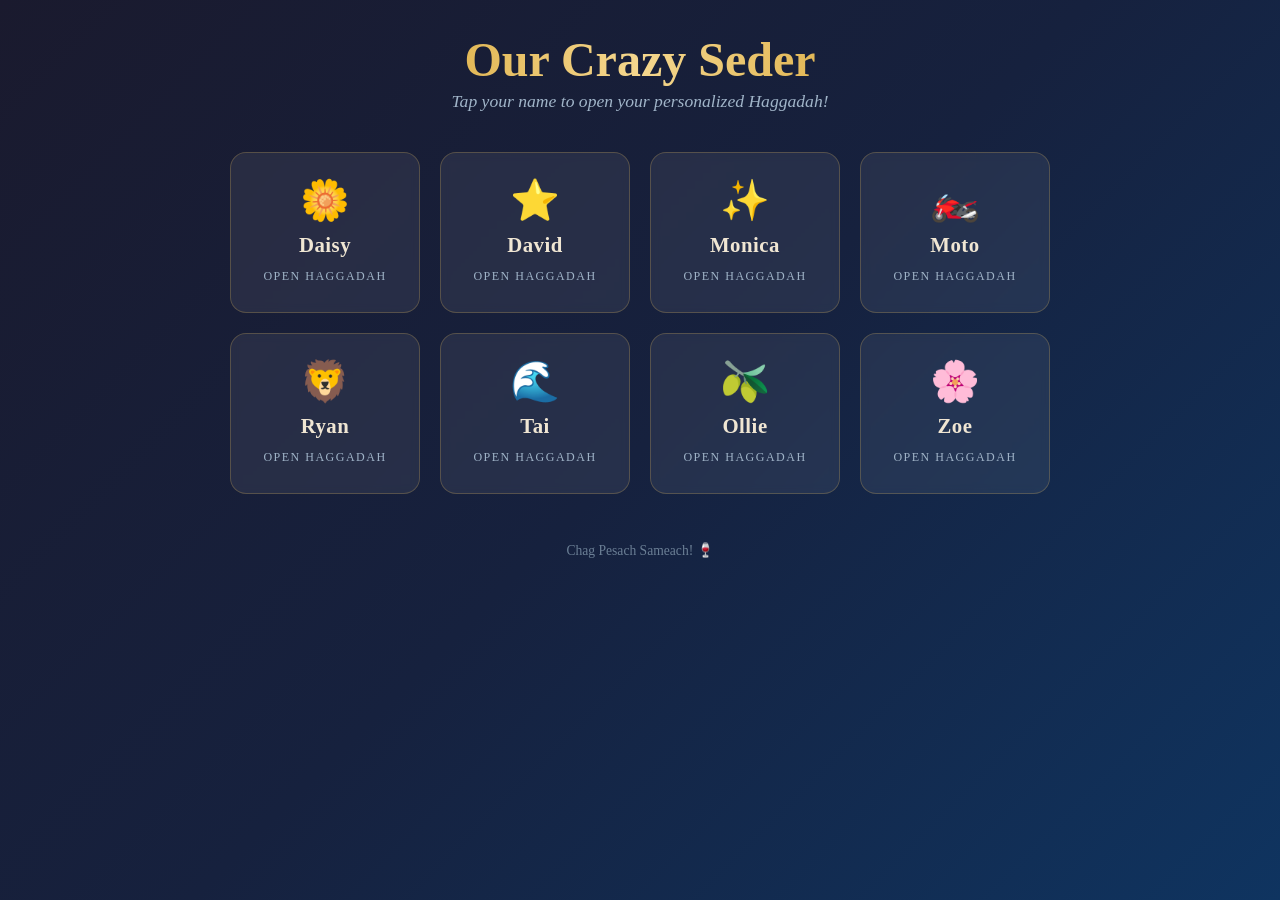
==== public/haggadah.html @ 282c73d3 "Replace PDF downloads with personalized HTML Haggadah pages Each person's button now opens a beautif" ====
<!DOCTYPE html>
<html lang="en">
<head>
  <meta charset="UTF-8">
  <meta name="viewport" content="width=device-width, initial-scale=1.0">
  <title>Haggadah — Our Crazy Seder</title>
  <link rel="stylesheet" href="style.css">
</head>
<body>

  <header class="haggadah-header">
    <h1 id="person-name"></h1>
    <p class="subtitle">A Haggadah for Tonight</p>
    <span id="person-role" class="role" style="display:none"></span>
    <br>
    <a href="index.html" class="back-link">&larr; Back to everyone</a>
  </header>

  <div class="content">

  <!-- Section 1: Welcome & First Cup of Wine -->
  <div class="section" data-reader="moto">
    <h2>&#x1F56F;&#xFE0F; Welcome &amp; First Cup of Wine</h2>
    <p class="stage-direction">Moto lights the candles and raises a glass.</p>

    <div class="reading" data-reader="moto">
      <p>Welcome, everyone. Tonight we tell an old story about people who were enslaved and then got free. It is a story we keep telling because it keeps being relevant. People are still enslaved. People are still fleeing. People are still told they don&rsquo;t belong in their own bodies, their own lands, their own forests.</p>
      <p>So we gather around this table, with wine and salt water and matzah that tastes like cardboard &mdash; because nothing says &lsquo;celebration&rsquo; like a cracker with no yeast &mdash; and we remember. And we refuse to look away.</p>
      <p>Let&rsquo;s begin with the first cup of wine &mdash; or grape juice, no judgment.</p>
    </div>

    <p class="stage-direction">Everyone raises their glass.</p>
    <p class="everyone">Everyone: Blessed are You, Source of all life, who creates the fruit of the vine.</p>
    <p class="stage-direction">Drink the first cup.</p>

    <div class="next-cue" data-for="moto" style="display:none">Next: Daisy &mdash; Karpas</div>
  </div>

  <!-- Section 2: Karpas — Greens & Salt Water -->
  <div class="section" data-reader="daisy">
    <h2>&#x1F33F; Karpas &mdash; Greens &amp; Salt Water</h2>

    <div class="reading" data-reader="daisy">
      <p>We dip a green vegetable in salt water. The green is for spring &mdash; things growing, life returning. The salt water is for tears. There&rsquo;s no shortage of tears this year. We hold both at once: the green and the salt.</p>
    </div>

    <p class="stage-direction">Everyone dips their greens in salt water and eats.</p>

    <div class="next-cue" data-for="daisy" style="display:none">Next: Moto &mdash; Yachatz</div>
  </div>

  <!-- Section 3: Yachatz — Breaking the Matzah -->
  <div class="section" data-reader="moto">
    <h2>Yachatz &mdash; Breaking the Matzah</h2>
    <p class="stage-direction">Moto breaks the middle matzah in two.</p>

    <div class="reading" data-reader="moto">
      <p>This is the bread of affliction. Our ancestors ate it in Egypt. We break it in two &mdash; one half stays here, one half gets hidden for later. The fancy word is afikomen. The practical word is &lsquo;leverage,&rsquo; because a certain six-year-old is about to negotiate hard for it later.</p>
    </div>

    <p class="stage-direction">Moto hides the afikomen. Ollie, pay attention. Or don&rsquo;t &mdash; your call.</p>

    <div class="next-cue" data-for="moto" style="display:none">Next: Ollie &mdash; The Four Questions</div>
  </div>

  <!-- Section 4: The Four Questions -->
  <div class="section" data-reader="ollie">
    <h2>&#x2753; The Four Questions</h2>
    <p class="stage-direction">The youngest person at the table asks four questions. That&rsquo;s Ollie.</p>

    <div class="reading" data-reader="ollie">
      <p>Why is tonight different from all other nights?</p>
      <p>On all other nights we eat bread or matzah. Why tonight only matzah?</p>
      <p>On all other nights we eat all kinds of vegetables. Why tonight do we dip them in salt water?</p>
      <p>On all other nights we don&rsquo;t dip our food at all. Why tonight do we dip twice?</p>
      <p>On all other nights we sit however we want. Why tonight do we lean?</p>
    </div>
  </div>

  <!-- Section 5: The Story — We Were Slaves -->
  <div class="section" data-reader="david">
    <h2>&#x26D3;&#xFE0F; The Story &mdash; We Were Slaves</h2>

    <div class="reading" data-reader="david">
      <p>Short version: we were slaves in Egypt. Pharaoh was not a good guy. He feared the Israelites because there were a lot of them and they were different, and throughout history, that combination has made powerful people do terrible things. It still does.</p>
      <p>God heard the suffering and sent Moses &mdash; a guy who didn&rsquo;t even want the job &mdash; to say, &lsquo;Let my people go.&rsquo; Pharaoh said no. Repeatedly. Because people with too much power almost always say no the first time. And the second. And the ninth.</p>
    </div>

    <div class="next-cue" data-for="david" style="display:none">Next: Monica &mdash; Plagues and Freedom</div>
  </div>

  <!-- Section 6: The Story — Plagues and Freedom -->
  <div class="section" data-reader="monica">
    <h2>&#x1F30A; The Story &mdash; Plagues and Freedom</h2>

    <div class="reading" data-reader="monica">
      <p>So there were plagues. Ten of them. They were bad for everyone &mdash; that&rsquo;s how plagues work. The Egyptians suffered, and we don&rsquo;t celebrate that. We diminish our wine for each one, because our freedom came at a cost to others. Every liberation does.</p>
      <p>After the tenth plague, Pharaoh finally let the people go. They left so fast the bread didn&rsquo;t rise &mdash; hence the matzah. They crossed the sea. And then came the hard part, which is the part that always comes after freedom: figuring out what to do with it.</p>
    </div>

    <div class="next-cue" data-for="monica" style="display:none">Next: Zoe &mdash; The Ten Plagues</div>
  </div>

  <!-- Section 7: The Ten Plagues -->
  <div class="section" data-reader="zoe">
    <h2>&#x1F377; The Ten Plagues</h2>

    <div class="reading" data-reader="zoe">
      <p>As we name each plague, we spill a drop of wine &mdash; because our joy is diminished by the suffering of others, even when those others opposed us. If that principle held up more often in the world, we&rsquo;d be in better shape.</p>
    </div>

    <p class="stage-direction">Remove a drop of wine for each plague.</p>

    <ul class="plague-list">
      <li>Blood</li>
      <li>Frogs</li>
      <li>Lice</li>
      <li>Flies</li>
      <li>Cattle disease</li>
      <li>Boils</li>
      <li>Hail</li>
      <li>Locusts</li>
      <li>Darkness</li>
      <li>Death of the firstborn</li>
    </ul>

    <div class="reading" data-reader="zoe">
      <p>We might also name some modern plagues: the destruction of forests and wild places. Children bombed in their homes. People denied medical care for who they are. Wars that serve no one who fights in them. We don&rsquo;t spill wine for these. We spill effort. At least we try.</p>
    </div>

    <div class="next-cue" data-for="zoe" style="display:none">Next: Tai &mdash; Dayenu</div>
  </div>

  <!-- Section 8: Dayenu — It Would Have Been Enough -->
  <div class="section" data-reader="tai">
    <h2>&#x1F3B5; Dayenu &mdash; It Would Have Been Enough</h2>

    <div class="reading" data-reader="tai">
      <p>Dayenu is a song about gratitude &mdash; &lsquo;it would have been enough.&rsquo; Which is a generous way to look at things. If God had only taken us out of Egypt but not split the sea &mdash; dayenu. If God had only split the sea but not given us the Torah &mdash; dayenu. It&rsquo;s a practice of noticing what you have. We could use more of that.</p>
      <p>Fair warning: this song is catchy. You will be humming it while doing dishes later.</p>
    </div>

    <p class="stage-direction">Everyone sings. Even if you don&rsquo;t know the tune, just follow along.</p>
    <p class="everyone dayenu">Everyone: Da-da-yenu, da-da-yenu, da-da-yenu, dayenu dayenu!</p>
    <p class="everyone dayenu">Everyone: Da-da-yenu, da-da-yenu, da-da-yenu, dayenu dayenu!</p>

    <div class="next-cue" data-for="tai" style="display:none">Next: Ryan &mdash; The Three Symbols</div>
  </div>

  <!-- Section 9: The Three Symbols -->
  <div class="section" data-reader="ryan">
    <h2>&#x1F958; The Three Symbols</h2>

    <div class="reading" data-reader="ryan">
      <p>Rabban Gamliel &mdash; a rabbi, not a character from Lord of the Rings &mdash; said you haven&rsquo;t done your duty at the seder unless you&rsquo;ve discussed three things:</p>
      <p><strong>Pesach</strong> &mdash; the lamb bone. It represents the sacrifice our ancestors made. We don&rsquo;t sacrifice lambs anymore, so here&rsquo;s a bone on a plate looking dramatic.</p>
      <p><strong>Matzah</strong> &mdash; the flat bread. Our ancestors fled in such a hurry they couldn&rsquo;t wait for dough to rise. It also represents humility. A cracker that knows its place.</p>
      <p><strong>Maror</strong> &mdash; the bitter herb. Horseradish, usually. It represents the bitterness of slavery. Eat enough of it and you&rsquo;ll understand suffering on a personal level.</p>
    </div>

    <p class="stage-direction">Everyone raises their glass for the second cup.</p>
    <p class="everyone">Everyone: Blessed are You, Source of all life, who creates the fruit of the vine.</p>
    <p class="stage-direction">Drink the second cup.</p>

    <div class="next-cue" data-for="ryan" style="display:none">Next: Moto &mdash; Matzah, Maror &amp; Hillel Sandwich</div>
  </div>

  <!-- Section 10: Matzah, Maror & the Hillel Sandwich -->
  <div class="section" data-reader="moto">
    <h2>&#x1F96A; Matzah, Maror &amp; the Hillel Sandwich</h2>

    <div class="reading" data-reader="moto">
      <p>Time to eat the ritual foods. First, the matzah.</p>
    </div>

    <p class="everyone">Everyone: Blessed are You, Source of all life, who brings forth bread from the earth.</p>
    <p class="stage-direction">Everyone eats a piece of matzah.</p>

    <div class="reading" data-reader="moto">
      <p>Now the bitter herb. Dip the maror in the charoset &mdash; that&rsquo;s the sweet brown stuff &mdash; and eat it.</p>
    </div>

    <p class="stage-direction">Everyone eats maror with charoset.</p>

    <div class="reading" data-reader="moto">
      <p>Now make a sandwich: matzah, maror, charoset, matzah. This was Hillel&rsquo;s idea. Two thousand years old, and still the best sandwich recipe involving zero leavened bread.</p>
    </div>

    <p class="stage-direction">Everyone eats the Hillel sandwich.</p>

    <div class="next-cue" data-for="moto" style="display:none">Next: The Meal!</div>
  </div>

  <!-- Section 11: The Meal! -->
  <div class="section meal-break">
    <h2>&#x1F37D;&#xFE0F; The Meal!</h2>
    <p class="stage-direction">Time to eat! After dinner, we&rsquo;ll come back for the afikomen and the closing.</p>
  </div>

  <!-- Section 12: After the Meal — Afikomen & Elijah's Cup -->
  <div class="section" data-reader="moto">
    <h2>&#x1F6AA; After the Meal &mdash; Afikomen &amp; Elijah&rsquo;s Cup</h2>

    <div class="reading" data-reader="moto">
      <p>Ollie &mdash; and anyone who helped &mdash; it&rsquo;s time to find the afikomen.</p>
    </div>

    <p class="stage-direction">The afikomen is found. Negotiations ensue. Dessert matzah is eaten by all.</p>

    <div class="reading" data-reader="moto">
      <p>Now we open the door for Elijah, the prophet who is said to visit every seder. Elijah represents hope &mdash; the hope that the world can still get better. Some nights that feels like a heavy lift. We open the door anyway.</p>
    </div>

    <p class="stage-direction">Someone opens the door. A moment of silence.</p>

    <div class="next-cue" data-for="moto" style="display:none">Next: Daisy &mdash; Miriam&rsquo;s Cup</div>
  </div>

  <!-- Section 13: Miriam's Cup -->
  <div class="section" data-reader="daisy">
    <h2>&#x1F4A7; Miriam&rsquo;s Cup</h2>

    <div class="reading" data-reader="daisy">
      <p>Miriam was Moses&rsquo;s sister. She watched over him in the river. She led the people in song after they crossed the sea. The tradition of Miriam&rsquo;s Cup &mdash; filled with water &mdash; honors women and all the people whose work keeps communities alive but rarely makes it into the official story. We see you.</p>
    </div>

    <p class="stage-direction">Everyone raises Miriam&rsquo;s cup of water.</p>

    <div class="next-cue" data-for="daisy" style="display:none">Next: Everyone &mdash; The Third Cup &amp; Closing</div>
  </div>

  <!-- Section 14: The Third Cup & Closing -->
  <div class="section" data-reader="moto">
    <h2>&#x1F305; The Third Cup &amp; Closing</h2>

    <p class="stage-direction">Everyone raises their glass for the third cup.</p>
    <p class="everyone">Everyone: Blessed are You, Source of all life, who creates the fruit of the vine.</p>
    <p class="stage-direction">Drink the third cup.</p>

    <div class="reading" data-reader="moto">
      <p>That&rsquo;s our seder. It was short. The matzah was dry. The horseradish cleared some sinuses. But we sat together, told an old story, and remembered that freedom isn&rsquo;t something anyone gets to take for granted. Not then. Not now.</p>
      <p>Next year, may the world have less to grieve. Next year, may more people be safe in who they are. Next year, may the forests still stand.</p>
    </div>

    <p class="everyone">Everyone: Next year in Jerusalem! Next year, may all people be free!</p>
    <p class="stage-direction">The seder is over. Refill your wine. You&rsquo;ve earned it.</p>
  </div>

  <div class="haggadah-footer">Chag Pesach Sameach! 🍷</div>

  </div><!-- end .content -->

  <script>
  (function() {
    var params = new URLSearchParams(window.location.search);
    var name = (params.get('name') || '').toLowerCase();

    if (!name) { window.location.href = 'index.html'; return; }

    // Set header
    var displayName = name.charAt(0).toUpperCase() + name.slice(1);
    document.getElementById('person-name').textContent = displayName;
    document.title = displayName + "'s Haggadah \u2014 Our Crazy Seder";

    if (name === 'moto') {
      document.getElementById('person-role').textContent = 'Seder Leader';
      document.getElementById('person-role').style.display = 'inline-block';
    }

    // Highlight readings
    document.querySelectorAll('.reading[data-reader="' + name + '"]').forEach(function(el) {
      el.classList.add('your-part');
      var label = document.createElement('span');
      label.className = 'your-part-label';
      label.textContent = 'YOUR PART:';
      el.insertBefore(label, el.firstChild);
    });

    // Show next cues for this reader
    document.querySelectorAll('.next-cue[data-for="' + name + '"]').forEach(function(el) {
      el.style.display = 'block';
    });
  })();
  </script>

</body>
</html>
---- public/style.css ----
*, *::before, *::after { margin: 0; padding: 0; box-sizing: border-box; }

:root {
  --maroon: #7b2d3b;
  --maroon-light: #a04050;
  --gold: #e2b857;
  --cream: #faf6f0;
  --parchment: #f5efe4;
  --ink: #2c2420;
  --ink-light: #5a4e44;
  --highlight-bg: rgba(123, 45, 59, 0.1);
  --highlight-border: #7b2d3b;
  --direction-color: #6b5b50;
}

html { font-size: 18px; scroll-behavior: smooth; }

body {
  font-family: 'Georgia', 'Times New Roman', serif;
  background: var(--cream);
  color: var(--ink);
  line-height: 1.7;
  min-height: 100vh;
}

/* ---------- HEADER ---------- */
.haggadah-header {
  background: linear-gradient(135deg, #1a1a2e 0%, #16213e 50%, #0f3460 100%);
  color: #f0e6d3;
  text-align: center;
  padding: 3rem 1.5rem 2.5rem;
}

.haggadah-header h1 {
  font-size: 3rem;
  background: linear-gradient(to right, #e2b857, #f5d78e, #e2b857);
  -webkit-background-clip: text;
  -webkit-text-fill-color: transparent;
  background-clip: text;
  margin-bottom: 0.15rem;
}

.haggadah-header .subtitle {
  font-style: italic;
  color: #a0b4c8;
  font-size: 1.15rem;
}

.haggadah-header .role {
  display: inline-block;
  margin-top: 0.5rem;
  font-size: 0.85rem;
  text-transform: uppercase;
  letter-spacing: 2px;
  color: var(--gold);
  border: 1px solid rgba(226,184,87,0.4);
  padding: 0.25rem 1rem;
  border-radius: 20px;
}

.back-link {
  display: inline-block;
  margin-top: 1rem;
  color: #a0b4c8;
  text-decoration: none;
  font-size: 0.85rem;
  transition: color 0.2s;
}
.back-link:hover { color: var(--gold); }

/* ---------- CONTENT ---------- */
.content {
  max-width: 720px;
  margin: 0 auto;
  padding: 2rem 1.5rem 4rem;
}

/* ---------- SECTIONS ---------- */
.section {
  margin-bottom: 2.5rem;
  padding-bottom: 1.5rem;
  border-bottom: 1px solid rgba(123,45,59,0.12);
}
.section:last-child { border-bottom: none; }

.section h2 {
  font-size: 1.8rem;
  color: var(--maroon);
  margin-bottom: 0.15rem;
  line-height: 1.3;
}

.section h2 .emoji-icon {
  margin-right: 0.3rem;
}

.stage-direction {
  font-style: italic;
  color: var(--direction-color);
  margin-bottom: 0.75rem;
  font-size: 0.95rem;
}

.speaker {
  font-weight: bold;
  font-size: 0.95rem;
  margin-top: 1rem;
  margin-bottom: 0.25rem;
}

.speaker-text {
  font-style: italic;
  color: var(--ink-light);
  margin-bottom: 0.75rem;
}

p { margin-bottom: 0.75rem; }

/* ---------- YOUR PART HIGHLIGHT ---------- */
.your-part {
  background: var(--highlight-bg);
  border-left: 4px solid var(--highlight-border);
  padding: 1.25rem 1.5rem;
  margin: 1rem 0;
  border-radius: 0 8px 8px 0;
}

.your-part-label {
  display: inline-block;
  background: var(--maroon);
  color: #fff;
  font-size: 0.75rem;
  font-weight: bold;
  text-transform: uppercase;
  letter-spacing: 1.5px;
  padding: 0.2rem 0.75rem;
  border-radius: 3px;
  margin-bottom: 0.75rem;
  font-family: system-ui, -apple-system, sans-serif;
}

.your-part p,
.your-part .speaker-text {
  font-style: normal;
  color: var(--ink);
}

/* ---------- EVERYONE LINES ---------- */
.everyone {
  font-weight: bold;
  color: var(--maroon);
  margin: 0.75rem 0;
}

/* ---------- NEXT CUE ---------- */
.next-cue {
  text-align: right;
  font-style: italic;
  color: var(--maroon-light);
  font-size: 0.9rem;
  margin-top: 0.5rem;
}

/* ---------- PLAGUES ---------- */
.plague-list {
  display: flex;
  flex-wrap: wrap;
  gap: 0.4rem 0.75rem;
  margin: 0.75rem 0;
  list-style: none;
}
.plague-list li {
  font-weight: bold;
  color: var(--maroon);
  font-size: 0.95rem;
}

/* ---------- DAYENU ---------- */
.dayenu {
  font-weight: bold;
  color: var(--maroon);
  text-align: center;
  font-size: 1.15rem;
  margin: 0.5rem 0;
}

/* ---------- MEAL BREAK ---------- */
.meal-break {
  text-align: center;
  padding: 2rem;
  margin: 2rem 0;
  background: linear-gradient(135deg, rgba(226,184,87,0.1), rgba(123,45,59,0.06));
  border-radius: 12px;
}
.meal-break h2 {
  color: var(--maroon);
  font-size: 2rem;
}
.meal-break .stage-direction {
  margin-bottom: 0;
}

/* ---------- FOOTER ---------- */
.haggadah-footer {
  text-align: center;
  padding: 2rem;
  color: var(--maroon);
  font-style: italic;
  font-size: 1.1rem;
  border-top: 2px solid rgba(123,45,59,0.15);
  margin-top: 1rem;
}

/* ---------- DIVIDER ---------- */
.section-divider {
  width: 60px;
  height: 2px;
  background: var(--maroon);
  opacity: 0.3;
  margin: 0 auto 2rem;
  border: none;
}

/* ---------- OLLIE SPECIAL STYLES ---------- */
.ollie-callout {
  background: linear-gradient(135deg, #fff3cd, #ffeeba);
  border: 2px solid #ffc107;
  border-radius: 12px;
  padding: 1.25rem 1.5rem;
  margin: 1rem 0;
}

.ollie-callout p {
  font-weight: bold;
  font-size: 1.15rem;
  color: var(--ink);
  margin-bottom: 0.5rem;
}
.ollie-callout p:last-child { margin-bottom: 0; }

/* ---------- RESPONSIVE ---------- */
@media (max-width: 768px) {
  html { font-size: 16px; }
  .haggadah-header { padding: 2rem 1rem 1.75rem; }
  .haggadah-header h1 { font-size: 2.4rem; }
  .content { padding: 1.5rem 1rem 3rem; }
  .section h2 { font-size: 1.5rem; }
  .your-part { padding: 1rem 1.15rem; }
}

@media (max-width: 480px) {
  html { font-size: 15px; }
  .haggadah-header h1 { font-size: 2rem; }
  .haggadah-header .subtitle { font-size: 1rem; }
  .content { padding: 1.25rem 0.85rem 2.5rem; }
  .section h2 { font-size: 1.35rem; }
  .your-part { padding: 0.85rem 1rem; margin-left: -0.5rem; margin-right: -0.5rem; }
}

/* ---------- PRINT ---------- */
@media print {
  .back-link { display: none; }
  .haggadah-header { background: white; color: var(--ink); }
  .haggadah-header h1 { background: none; -webkit-text-fill-color: var(--maroon); color: var(--maroon); }
  .haggadah-header .subtitle { color: var(--ink-light); }
  body { font-size: 12pt; }
}
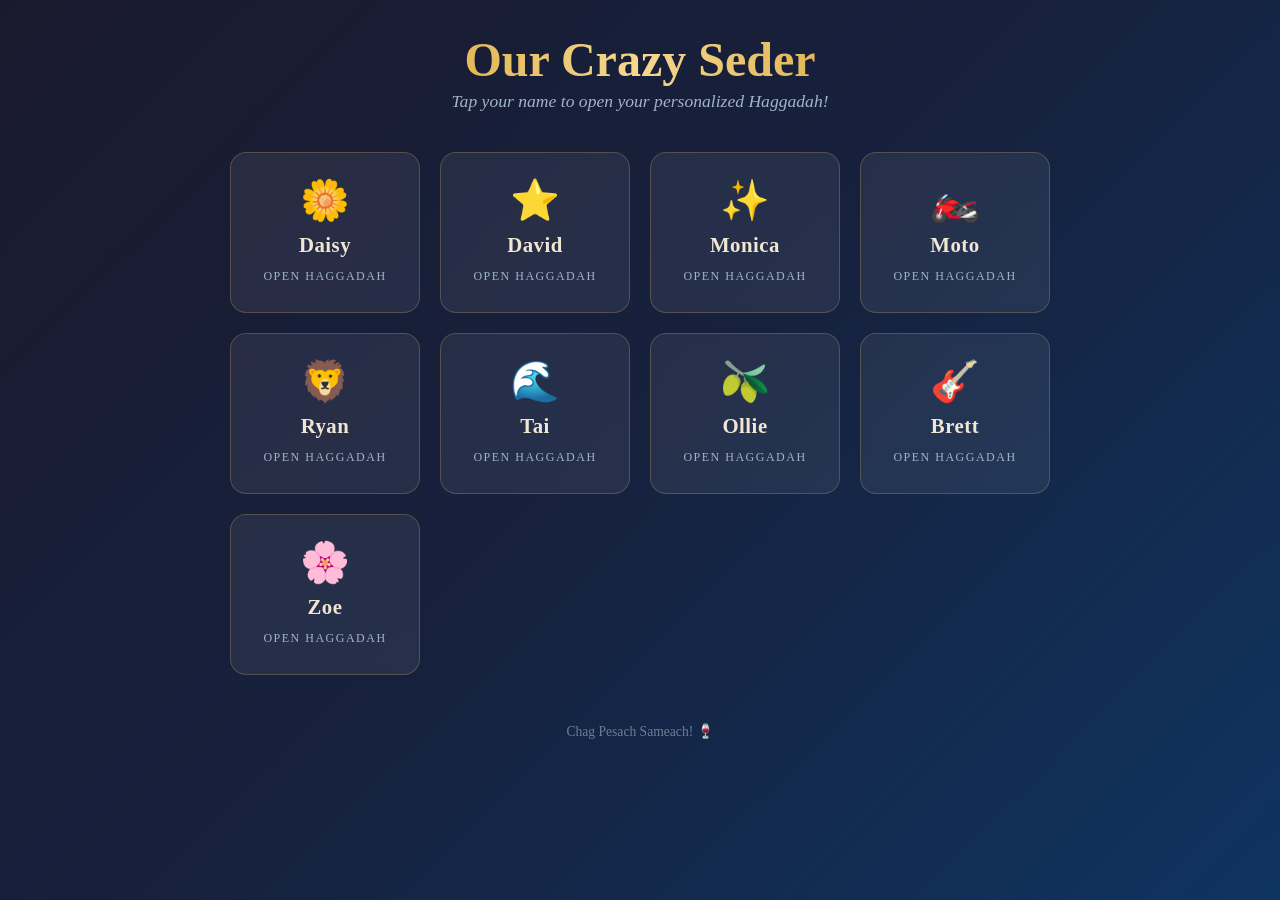
==== commit 668fe88c: "Add Brett to the seder and expand haggadah content - Brett reads the Matzah, Maror & Hillel Sandwich" ====
--- a/public/haggadah.html
+++ b/public/haggadah.html
@@ -24,9 +24,11 @@
     <p class="stage-direction">Moto lights the candles and raises a glass.</p>
 
     <div class="reading" data-reader="moto">
-      <p>Welcome, everyone. Tonight we tell an old story about people who were enslaved and then got free. It is a story we keep telling because it keeps being relevant. People are still enslaved. People are still fleeing. People are still told they don&rsquo;t belong in their own bodies, their own lands, their own forests.</p>
-      <p>So we gather around this table, with wine and salt water and matzah that tastes like cardboard &mdash; because nothing says &lsquo;celebration&rsquo; like a cracker with no yeast &mdash; and we remember. And we refuse to look away.</p>
-      <p>Let&rsquo;s begin with the first cup of wine &mdash; or grape juice, no judgment.</p>
+      <p>Welcome, everyone. Look around this table for a moment. Look at the faces. Some of us have been doing this together for years. Some of us are here for the first time. We have a six-year-old and we have people who remember when the world looked very different. That range &mdash; that span of ages and lives and stories &mdash; is itself a kind of miracle.</p>
+      <p>Tonight we tell an old story about people who were enslaved and then got free. We have been telling this same story for thousands of years &mdash; parent to child, grandparent to grandchild, stranger to stranger at tables just like this one &mdash; because the story has never stopped being true. People are still enslaved. People are still fleeing. People are still being told they don&rsquo;t belong in their own bodies, their own lands, their own forests, their own families. The machinery of cruelty keeps running, and it counts on us not paying attention.</p>
+      <p>So we gather here, in this specific room, with these specific people, and we do the opposite of not paying attention. We light candles. We pour wine. We eat matzah that tastes like cardboard &mdash; because nothing says &lsquo;celebration of freedom&rsquo; like a cracker with no yeast and no flavor and the structural integrity of a roofing tile &mdash; and we remember. We remember not because it&rsquo;s comfortable, but because forgetting is how injustice wins.</p>
+      <p>This year, especially, we refuse to look away. From any of it. And we hold onto each other while we look.</p>
+      <p>Let&rsquo;s begin with the first cup of wine &mdash; or grape juice, no judgment. The first cup is for the promise that was made: I will bring you out.</p>
     </div>
 
     <p class="stage-direction">Everyone raises their glass.</p>
@@ -41,7 +43,10 @@
     <h2>&#x1F33F; Karpas &mdash; Greens &amp; Salt Water</h2>
 
     <div class="reading" data-reader="daisy">
-      <p>We dip a green vegetable in salt water. The green is for spring &mdash; things growing, life returning. The salt water is for tears. There&rsquo;s no shortage of tears this year. We hold both at once: the green and the salt.</p>
+      <p>We dip a green vegetable in salt water. This is one of the simplest rituals of the night, and one of the most honest.</p>
+      <p>The green is for spring &mdash; for things growing, for life pushing up through soil that was frozen just weeks ago. The earth does this every year without being asked. It renews itself even when the news is unbearable, even when the rivers are poisoned, even when we have failed it in a hundred ways. The crocuses come up anyway. The parsley grows. Spring does not wait for us to deserve it.</p>
+      <p>The salt water is for tears. For the tears of enslaved people who built someone else&rsquo;s monuments. For the tears of parents who could not protect their children. For the tears we have cried this year &mdash; and there is no shortage. There never is.</p>
+      <p>So we hold both at once, in the same hand, in the same bite: the green and the salt. The renewal and the grief. Joy does not cancel out sorrow, and sorrow does not cancel out joy. They exist together, braided, inseparable. That is what it means to be alive and paying attention.</p>
     </div>
 
     <p class="stage-direction">Everyone dips their greens in salt water and eats.</p>
@@ -55,7 +60,10 @@
     <p class="stage-direction">Moto breaks the middle matzah in two.</p>
 
     <div class="reading" data-reader="moto">
-      <p>This is the bread of affliction. Our ancestors ate it in Egypt. We break it in two &mdash; one half stays here, one half gets hidden for later. The fancy word is afikomen. The practical word is &lsquo;leverage,&rsquo; because a certain six-year-old is about to negotiate hard for it later.</p>
+      <p>This is the bread of affliction, the bread our ancestors ate in the land of Egypt. We hold it up so everyone can see it, and then we break it in two.</p>
+      <p>Think about that for a moment. We begin this seder not with something whole, but with something broken. That&rsquo;s not an accident. It&rsquo;s a statement: we start from brokenness. We acknowledge that the world is not complete, that we are not complete, that something essential is still missing. The rabbis understood that you cannot begin the work of liberation by pretending everything is fine.</p>
+      <p>One half stays here on the table &mdash; visible, present, the bread of our poverty. The other half gets wrapped up and hidden. That hidden piece is called the afikomen, and we cannot finish the seder without it. It represents what is not yet found, what is not yet redeemed, what is still waiting to be discovered. The meal cannot end until someone goes looking for it.</p>
+      <p>The practical implication is that a certain six-year-old is about to have some serious negotiating leverage later tonight. Ollie, take notes.</p>
     </div>
 
     <p class="stage-direction">Moto hides the afikomen. Ollie, pay attention. Or don&rsquo;t &mdash; your call.</p>
@@ -82,8 +90,12 @@
     <h2>&#x26D3;&#xFE0F; The Story &mdash; We Were Slaves</h2>
 
     <div class="reading" data-reader="david">
-      <p>Short version: we were slaves in Egypt. Pharaoh was not a good guy. He feared the Israelites because there were a lot of them and they were different, and throughout history, that combination has made powerful people do terrible things. It still does.</p>
-      <p>God heard the suffering and sent Moses &mdash; a guy who didn&rsquo;t even want the job &mdash; to say, &lsquo;Let my people go.&rsquo; Pharaoh said no. Repeatedly. Because people with too much power almost always say no the first time. And the second. And the ninth.</p>
+      <p>We were slaves in Egypt. That is where the story begins &mdash; not with a hero, not with a miracle, but with suffering. With people who woke up every morning to labor they did not choose, who built cities they would never live in, who watched their children be taken from them by a ruler who feared what he could not control.</p>
+      <p>Pharaoh was not unusual in his cruelty. He was a powerful man who looked at a population of people who were different from him &mdash; who spoke differently, worshipped differently, lived differently &mdash; and he saw a threat. Not because they were dangerous, but because there were a lot of them and they were growing. Throughout history, that combination has made powerful people do terrible things. It still does. The playbook has not changed: first you dehumanize, then you exploit, then you convince everyone else it was necessary.</p>
+      <p>The Israelites cried out. And the story tells us that God heard them. However you understand God &mdash; as a presence, as a force, as a metaphor for the human conscience that eventually cannot tolerate injustice &mdash; something heard them.</p>
+      <p>And then God sent Moses. Moses, who did not want the job. Who stammered. Who had fled Egypt years earlier and was living a quiet life tending sheep in the desert. When God spoke to him from the burning bush and said, &lsquo;Go back and free my people,&rsquo; Moses said, essentially, &lsquo;Can you send someone else?&rsquo; There is something deeply important in the fact that the liberator of the Jewish people was a reluctant leader. He did not seek power. He did not want to be in charge. He just happened to be the one who could not say no when the call came.</p>
+      <p>Moses went to Pharaoh and said, &lsquo;Let my people go.&rsquo; Pharaoh said no. Moses came back. Pharaoh said no again. This happened over and over, because people with too much power almost always say no. They say no the first time and the second time and the ninth time, because saying yes would mean giving up something they believe is theirs by right. Pharaoh&rsquo;s stubbornness is not ancient history. It is the stubbornness of every system that refuses to release its grip, every institution that chooses its own preservation over someone else&rsquo;s freedom.</p>
+      <p>We tell this story not because it ended. We tell it because it hasn&rsquo;t.</p>
     </div>
 
     <div class="next-cue" data-for="david" style="display:none">Next: Monica &mdash; Plagues and Freedom</div>
@@ -94,8 +106,12 @@
     <h2>&#x1F30A; The Story &mdash; Plagues and Freedom</h2>
 
     <div class="reading" data-reader="monica">
-      <p>So there were plagues. Ten of them. They were bad for everyone &mdash; that&rsquo;s how plagues work. The Egyptians suffered, and we don&rsquo;t celebrate that. We diminish our wine for each one, because our freedom came at a cost to others. Every liberation does.</p>
-      <p>After the tenth plague, Pharaoh finally let the people go. They left so fast the bread didn&rsquo;t rise &mdash; hence the matzah. They crossed the sea. And then came the hard part, which is the part that always comes after freedom: figuring out what to do with it.</p>
+      <p>So there were plagues. Ten of them. Water turned to blood. Frogs swarmed the land. Lice. Flies. Disease swept through the livestock. Boils erupted on skin. Hail rained down and shattered everything it touched. Locusts devoured what was left. Darkness &mdash; not the ordinary darkness of night, but a darkness so thick you could feel it, a darkness that pressed against you and made it impossible to see the person next to you.</p>
+      <p>And then the last plague, the worst one, the one that finally broke Pharaoh: the death of the firstborn.</p>
+      <p>These plagues were terrible. They were terrible for the Egyptians who had nothing to do with Pharaoh&rsquo;s decisions, for the children who had never enslaved anyone, for the animals who were just animals. Liberation came at an enormous cost, and we do not celebrate that cost. Later tonight, we will spill drops of wine &mdash; diminishing our own joy &mdash; because our freedom was purchased with someone else&rsquo;s suffering. Every liberation is. That is one of the hardest truths of this story.</p>
+      <p>After the tenth plague, Pharaoh finally said go. And the people went. They went so fast that the bread didn&rsquo;t rise &mdash; hence the matzah. Imagine that moment: hundreds of thousands of people grabbing what they could carry, wrapping dough around their bodies, pulling children by the hand, walking out of the only life they had ever known. They were terrified. They were exhilarated. They had no plan. They just knew they had to move.</p>
+      <p>And then they reached the sea. Water in front of them, Pharaoh&rsquo;s army behind them, and nowhere to go. The midrash says that the sea did not part until one person &mdash; Nachshon &mdash; walked in up to his nostrils. Only then did the waters split. Faith is not the absence of fear. It is walking into the water anyway.</p>
+      <p>They crossed. They were free. And then came the hard part, which is always the hard part, the part that takes longer than the crossing and is less dramatic but infinitely more important: figuring out what to do with freedom. How to build something. How to be a people. How not to replicate the cruelty you just escaped. We are still working on that.</p>
     </div>
 
     <div class="next-cue" data-for="monica" style="display:none">Next: Zoe &mdash; The Ten Plagues</div>
@@ -106,7 +122,8 @@
     <h2>&#x1F377; The Ten Plagues</h2>
 
     <div class="reading" data-reader="zoe">
-      <p>As we name each plague, we spill a drop of wine &mdash; because our joy is diminished by the suffering of others, even when those others opposed us. If that principle held up more often in the world, we&rsquo;d be in better shape.</p>
+      <p>As we name each plague, we spill a drop of wine from our cups. This is one of the most important gestures of the seder. Our cup of joy cannot be full when others have suffered for our sake. Even when those others opposed us. Even when those others were our oppressors. Their suffering diminishes our celebration, because if we could rejoice fully in someone else&rsquo;s pain, we would have learned nothing from being enslaved ourselves.</p>
+      <p>If that principle held up more often in the world &mdash; if nations and leaders could grieve the cost of their victories, if the powerful could see the humanity of those they defeat &mdash; we would be in very different shape.</p>
     </div>
 
     <p class="stage-direction">Remove a drop of wine for each plague.</p>
@@ -125,7 +142,9 @@
     </ul>
 
     <div class="reading" data-reader="zoe">
-      <p>We might also name some modern plagues: the destruction of forests and wild places. Children bombed in their homes. People denied medical care for who they are. Wars that serve no one who fights in them. We don&rsquo;t spill wine for these. We spill effort. At least we try.</p>
+      <p>Those were the ancient plagues. But plague is not only ancient. We might name some modern ones &mdash; not to spill wine for, but to say out loud, because naming a thing is the first step toward refusing to accept it.</p>
+      <p>The destruction of forests and wild places &mdash; entire ecosystems erased so someone can profit from the land. Children bombed in their homes and schools while the world debates whether to call it what it is. People denied medical care because of who they are or who they love. Wars that serve no one who fights in them, only those who profit from the fighting. The criminalization of poverty. The weaponization of borders against the desperate. The slow strangling of democracy by people who wrap themselves in its flag. The loneliness of a culture that has replaced connection with consumption.</p>
+      <p>We cannot spill enough wine for all of this. We cannot fix all of it tonight. But we can name it, here, together, and let the naming be a kind of refusal &mdash; a refusal to pretend that what is happening is normal, or acceptable, or someone else&rsquo;s problem. We see it. We say it. And tomorrow, or next week, or whenever we can, we do something about it.</p>
     </div>
 
     <div class="next-cue" data-for="zoe" style="display:none">Next: Tai &mdash; Dayenu</div>
@@ -136,8 +155,11 @@
     <h2>&#x1F3B5; Dayenu &mdash; It Would Have Been Enough</h2>
 
     <div class="reading" data-reader="tai">
-      <p>Dayenu is a song about gratitude &mdash; &lsquo;it would have been enough.&rsquo; Which is a generous way to look at things. If God had only taken us out of Egypt but not split the sea &mdash; dayenu. If God had only split the sea but not given us the Torah &mdash; dayenu. It&rsquo;s a practice of noticing what you have. We could use more of that.</p>
-      <p>Fair warning: this song is catchy. You will be humming it while doing dishes later.</p>
+      <p>Dayenu means &lsquo;it would have been enough.&rsquo; It is a song about gratitude, but more than that, it is a practice &mdash; a discipline of noticing what you have before reaching for what you don&rsquo;t.</p>
+      <p>The traditional version goes like this: If God had only taken us out of Egypt but not split the sea &mdash; dayenu, it would have been enough. If God had only split the sea but not led us through the desert &mdash; dayenu. If God had only led us through the desert but not given us the Torah &mdash; dayenu. Each gift is treated as if it were the whole gift. Each step is treated as if it were the destination.</p>
+      <p>This is a radical idea in a world that always wants more, that measures success by accumulation, that treats &lsquo;enough&rsquo; as a failure of ambition. Dayenu says: stop. Look at what is here. It is enough. You are enough.</p>
+      <p>We might add our own. If we had only found these people to share a table with tonight &mdash; dayenu. If we had only made it through another year with the people we love still here &mdash; dayenu. If we had only managed to keep showing up, keep caring, keep trying, in a year that made all of that very hard &mdash; dayenu. It would have been enough. And yet here we are, with all of this.</p>
+      <p>Fair warning: this song is extremely catchy. It will lodge itself in your brain like a piece of afikomen between your teeth. You will be humming it while doing dishes later. You will be humming it next Tuesday. This is the price of joy.</p>
     </div>
 
     <p class="stage-direction">Everyone sings. Even if you don&rsquo;t know the tune, just follow along.</p>
@@ -152,43 +174,46 @@
     <h2>&#x1F958; The Three Symbols</h2>
 
     <div class="reading" data-reader="ryan">
-      <p>Rabban Gamliel &mdash; a rabbi, not a character from Lord of the Rings &mdash; said you haven&rsquo;t done your duty at the seder unless you&rsquo;ve discussed three things:</p>
-      <p><strong>Pesach</strong> &mdash; the lamb bone. It represents the sacrifice our ancestors made. We don&rsquo;t sacrifice lambs anymore, so here&rsquo;s a bone on a plate looking dramatic.</p>
-      <p><strong>Matzah</strong> &mdash; the flat bread. Our ancestors fled in such a hurry they couldn&rsquo;t wait for dough to rise. It also represents humility. A cracker that knows its place.</p>
-      <p><strong>Maror</strong> &mdash; the bitter herb. Horseradish, usually. It represents the bitterness of slavery. Eat enough of it and you&rsquo;ll understand suffering on a personal level.</p>
+      <p>Rabban Gamliel &mdash; a rabbi, not a character from Lord of the Rings, though the name does have that energy &mdash; said you haven&rsquo;t fulfilled your duty at the seder unless you&rsquo;ve discussed three things. Just three. The whole seder, all the wine, all the singing, and it comes down to these three objects on the table. Let&rsquo;s give them their moment.</p>
+      <p><strong>Pesach</strong> &mdash; the lamb bone. It represents the sacrifice our ancestors made on that last night in Egypt, when they marked their doorposts with blood so the angel of death would pass over their homes. It is a reminder that freedom required risk. They had to commit to leaving before they knew they could. The bone sits on the plate looking dramatic and slightly unsettling, which is the point. Freedom is dramatic. Freedom is slightly unsettling. It asks you to give something up before it gives you anything back.</p>
+      <p><strong>Matzah</strong> &mdash; the flat bread. The bread of haste. Our ancestors fled in such a hurry they couldn&rsquo;t wait for dough to rise. But the rabbis also call it the bread of humility &mdash; because it doesn&rsquo;t puff itself up, doesn&rsquo;t pretend to be more than it is. It is flour and water and that&rsquo;s it. A cracker that knows its place. In a world of people who inflate themselves to seem bigger and more important, matzah is admirably honest about what it is. Dry. Flat. Crumbly. Getting everywhere. But real.</p>
+      <p><strong>Maror</strong> &mdash; the bitter herb. Horseradish, usually. It represents the bitterness of slavery &mdash; the daily grinding misery of a life you did not choose and cannot escape. Eat enough of it and you will understand suffering on a very personal, sinus-clearing level. Your eyes will water. That&rsquo;s the point. The story is not supposed to be comfortable.</p>
+      <p>Together, these three things tell the whole arc: sacrifice, humility, and bitterness. You cannot understand freedom without knowing what it cost. You cannot appreciate what you have without remembering what it felt like to have nothing. And you cannot eat this much horseradish without needing a moment to recover.</p>
     </div>
 
     <p class="stage-direction">Everyone raises their glass for the second cup.</p>
     <p class="everyone">Everyone: Blessed are You, Source of all life, who creates the fruit of the vine.</p>
     <p class="stage-direction">Drink the second cup.</p>
 
-    <div class="next-cue" data-for="ryan" style="display:none">Next: Moto &mdash; Matzah, Maror &amp; Hillel Sandwich</div>
+    <div class="next-cue" data-for="ryan" style="display:none">Next: Brett &mdash; Matzah, Maror &amp; Hillel Sandwich</div>
   </div>
 
   <!-- Section 10: Matzah, Maror & the Hillel Sandwich -->
-  <div class="section" data-reader="moto">
+  <div class="section" data-reader="brett">
     <h2>&#x1F96A; Matzah, Maror &amp; the Hillel Sandwich</h2>
 
-    <div class="reading" data-reader="moto">
-      <p>Time to eat the ritual foods. First, the matzah.</p>
+    <div class="reading" data-reader="brett">
+      <p>Alright, now we eat the ritual foods. We&rsquo;ve talked about them, we&rsquo;ve admired them on the plate, we&rsquo;ve discussed their deep symbolic meaning. Time to actually put them in our mouths. First up: the matzah.</p>
+      <p>Take a piece and hold it for a second. This is the bread of affliction and the bread of freedom, both at once. The same cracker. It was all our ancestors had, and it was enough to carry them out of slavery. Sometimes the simplest, most stripped-down thing is what saves you.</p>
     </div>
 
     <p class="everyone">Everyone: Blessed are You, Source of all life, who brings forth bread from the earth.</p>
     <p class="stage-direction">Everyone eats a piece of matzah.</p>
 
-    <div class="reading" data-reader="moto">
-      <p>Now the bitter herb. Dip the maror in the charoset &mdash; that&rsquo;s the sweet brown stuff &mdash; and eat it.</p>
+    <div class="reading" data-reader="brett">
+      <p>Now the bitter herb. Take a piece of maror &mdash; that&rsquo;s the horseradish &mdash; and dip it in the charoset. The charoset is the sweet brown paste made from apples and nuts and wine. It represents the mortar the slaves used to build Pharaoh&rsquo;s cities. Even in something that represents forced labor, there is sweetness. Even in the memory of suffering, there is something that nourishes. Dip the bitter into the sweet. Eat them together.</p>
     </div>
 
     <p class="stage-direction">Everyone eats maror with charoset.</p>
 
-    <div class="reading" data-reader="moto">
-      <p>Now make a sandwich: matzah, maror, charoset, matzah. This was Hillel&rsquo;s idea. Two thousand years old, and still the best sandwich recipe involving zero leavened bread.</p>
+    <div class="reading" data-reader="brett">
+      <p>And now the main event: the Hillel sandwich. Take two pieces of matzah and put maror and charoset between them. This was Hillel&rsquo;s innovation &mdash; Rabbi Hillel, who lived two thousand years ago and who understood something profound about the human experience: you cannot separate the bitter from the sweet. They come together. They are eaten together. They are lived together.</p>
+      <p>Think about the people you love most. Think about the moments of your life that meant the most. They are inseparable from loss, from worry, from the knowledge that nothing lasts. The sandwich is a metaphor you can eat: suffering and sweetness, held between two pieces of the humblest bread on earth. Two thousand years old, and still the best sandwich recipe involving zero leavened bread and one hundred percent existential wisdom.</p>
     </div>
 
     <p class="stage-direction">Everyone eats the Hillel sandwich.</p>
 
-    <div class="next-cue" data-for="moto" style="display:none">Next: The Meal!</div>
+    <div class="next-cue" data-for="brett" style="display:none">Next: The Meal!</div>
   </div>
 
   <!-- Section 11: The Meal! -->
@@ -202,16 +227,19 @@
     <h2>&#x1F6AA; After the Meal &mdash; Afikomen &amp; Elijah&rsquo;s Cup</h2>
 
     <div class="reading" data-reader="moto">
-      <p>Ollie &mdash; and anyone who helped &mdash; it&rsquo;s time to find the afikomen.</p>
+      <p>Alright. The meal is done. The plates are wrecked. Someone definitely spilled something. Now it&rsquo;s time for the part Ollie has been waiting for all night.</p>
+      <p>The afikomen &mdash; that hidden half of matzah &mdash; needs to be found. The seder cannot end without it. Think about what that means: we broke something at the beginning of the evening, and now we cannot be complete until the missing piece is returned. The search for the afikomen is a search for wholeness. It is the insistence that we do not leave things broken if we can help it, that we go looking for what is lost, that we do not finish the story until every piece is accounted for.</p>
+      <p>Ollie &mdash; and anyone who helped &mdash; go find it. Negotiations will follow. This is tradition.</p>
     </div>
 
     <p class="stage-direction">The afikomen is found. Negotiations ensue. Dessert matzah is eaten by all.</p>
 
     <div class="reading" data-reader="moto">
-      <p>Now we open the door for Elijah, the prophet who is said to visit every seder. Elijah represents hope &mdash; the hope that the world can still get better. Some nights that feels like a heavy lift. We open the door anyway.</p>
-    </div>
-
-    <p class="stage-direction">Someone opens the door. A moment of silence.</p>
+      <p>Now we fill Elijah&rsquo;s cup. Elijah is the prophet who, according to tradition, visits every seder table in the world tonight. He is the herald of redemption &mdash; the one who will announce that the world has finally, fully changed. That justice has arrived. That the work is done.</p>
+      <p>We open the door for him now. And here is the thing about opening the door: some years it feels like a joyful gesture, full of confidence that better days are coming. Other years &mdash; and this may be one of them &mdash; it feels like a heavier thing. Like standing at the threshold between hope and despair and choosing, deliberately, to face the direction of hope. Not because you are sure. Not because the evidence supports it. But because hope is a decision, not a feeling, and tonight we make that decision together.</p>
+    </div>
+
+    <p class="stage-direction">Someone opens the door. A moment of silence. Feel the night air. Listen for what might be coming.</p>
 
     <div class="next-cue" data-for="moto" style="display:none">Next: Daisy &mdash; Miriam&rsquo;s Cup</div>
   </div>
@@ -221,7 +249,12 @@
     <h2>&#x1F4A7; Miriam&rsquo;s Cup</h2>
 
     <div class="reading" data-reader="daisy">
-      <p>Miriam was Moses&rsquo;s sister. She watched over him in the river. She led the people in song after they crossed the sea. The tradition of Miriam&rsquo;s Cup &mdash; filled with water &mdash; honors women and all the people whose work keeps communities alive but rarely makes it into the official story. We see you.</p>
+      <p>Before we close, we honor Miriam.</p>
+      <p>Miriam was Moses&rsquo;s older sister. When Moses was a baby, placed in a basket in the Nile because Pharaoh had ordered the death of every Hebrew boy, it was Miriam who stood on the riverbank and watched. She was a child herself, but she stood there, refusing to look away, making sure her brother survived. When Pharaoh&rsquo;s daughter found the basket, it was Miriam who stepped forward and said, &lsquo;I know a woman who can nurse this baby&rsquo; &mdash; and brought Moses back to their own mother. She was brave and quick and she saved his life with nothing but her wits and her willingness to speak up.</p>
+      <p>Years later, after the sea crossing, when everyone was stunned and trembling on the far shore, it was Miriam who picked up a tambourine and started singing. She led the people in dance. She gave them a way to hold the enormity of what had just happened. Sometimes survival needs a song more than it needs a speech.</p>
+      <p>The tradition of Miriam&rsquo;s Cup is newer than most of what we do tonight. It was created to honor the women whose work has always kept communities alive &mdash; the ones who watched, who nursed, who sang, who organized, who fed, who held things together when everything was falling apart. Their names are not always in the official story. They did the work anyway.</p>
+      <p>We fill Miriam&rsquo;s cup with water, not wine. Water because Miriam was associated with a miraculous well that traveled with the Israelites through the desert, providing water wherever they camped. Water because it is the most basic, essential, life-sustaining thing. Water because the work of sustaining a community is not glamorous. It is daily. It is quiet. It is absolutely necessary.</p>
+      <p>Tonight we see you. All of you &mdash; the ones whose names we know and the ones whose names were never written down. We see you, and we are grateful.</p>
     </div>
 
     <p class="stage-direction">Everyone raises Miriam&rsquo;s cup of water.</p>
@@ -238,15 +271,18 @@
     <p class="stage-direction">Drink the third cup.</p>
 
     <div class="reading" data-reader="moto">
-      <p>That&rsquo;s our seder. It was short. The matzah was dry. The horseradish cleared some sinuses. But we sat together, told an old story, and remembered that freedom isn&rsquo;t something anyone gets to take for granted. Not then. Not now.</p>
-      <p>Next year, may the world have less to grieve. Next year, may more people be safe in who they are. Next year, may the forests still stand.</p>
+      <p>That&rsquo;s our seder. We made it through &mdash; the candles, the questions, the plagues, the songs, the sandwiches, the negotiations over a hidden cracker. The matzah was dry. The horseradish cleared some sinuses. The wine flowed. A door was opened for someone who may or may not have visited.</p>
+      <p>But here is what actually happened tonight: we sat together. We, these specific people, in this specific room, told a story that has been told for three thousand years and made it ours. We named the suffering of the past and the suffering of the present, and we did not look away. We sang. We laughed. We ate a meal together, which is one of the oldest and most sacred things human beings can do.</p>
+      <p>Next year, may the world have less to grieve. May the wars end. May the forests still stand. May the people who are fleeing tonight find safety. May the people who are imprisoned for who they are be free. May the children who are afraid right now find themselves, by next Passover, safe and bored and complaining about matzah like every kid should get to do.</p>
+      <p>Next year, may we be together again &mdash; all of us, and maybe a few more. May this table grow. May we still be the kind of people who light candles and ask questions and refuse to be comfortable when comfort requires looking away.</p>
+      <p>And if next year is hard &mdash; and it may be &mdash; may we remember this night. May we remember that we were not alone. That we had wine and salt water and bad crackers and each other, and that it was enough. Dayenu. It was enough.</p>
     </div>
 
     <p class="everyone">Everyone: Next year in Jerusalem! Next year, may all people be free!</p>
     <p class="stage-direction">The seder is over. Refill your wine. You&rsquo;ve earned it.</p>
   </div>
 
-  <div class="haggadah-footer">Chag Pesach Sameach! 🍷</div>
+  <div class="haggadah-footer">Chag Pesach Sameach! &#x1F377;</div>
 
   </div><!-- end .content -->
 
@@ -266,6 +302,9 @@
       document.getElementById('person-role').textContent = 'Seder Leader';
       document.getElementById('person-role').style.display = 'inline-block';
     }
+
+    // Known readers
+    var knownNames = ['moto', 'daisy', 'david', 'monica', 'zoe', 'tai', 'ryan', 'brett', 'ollie'];
 
     // Highlight readings
     document.querySelectorAll('.reading[data-reader="' + name + '"]').forEach(function(el) {
